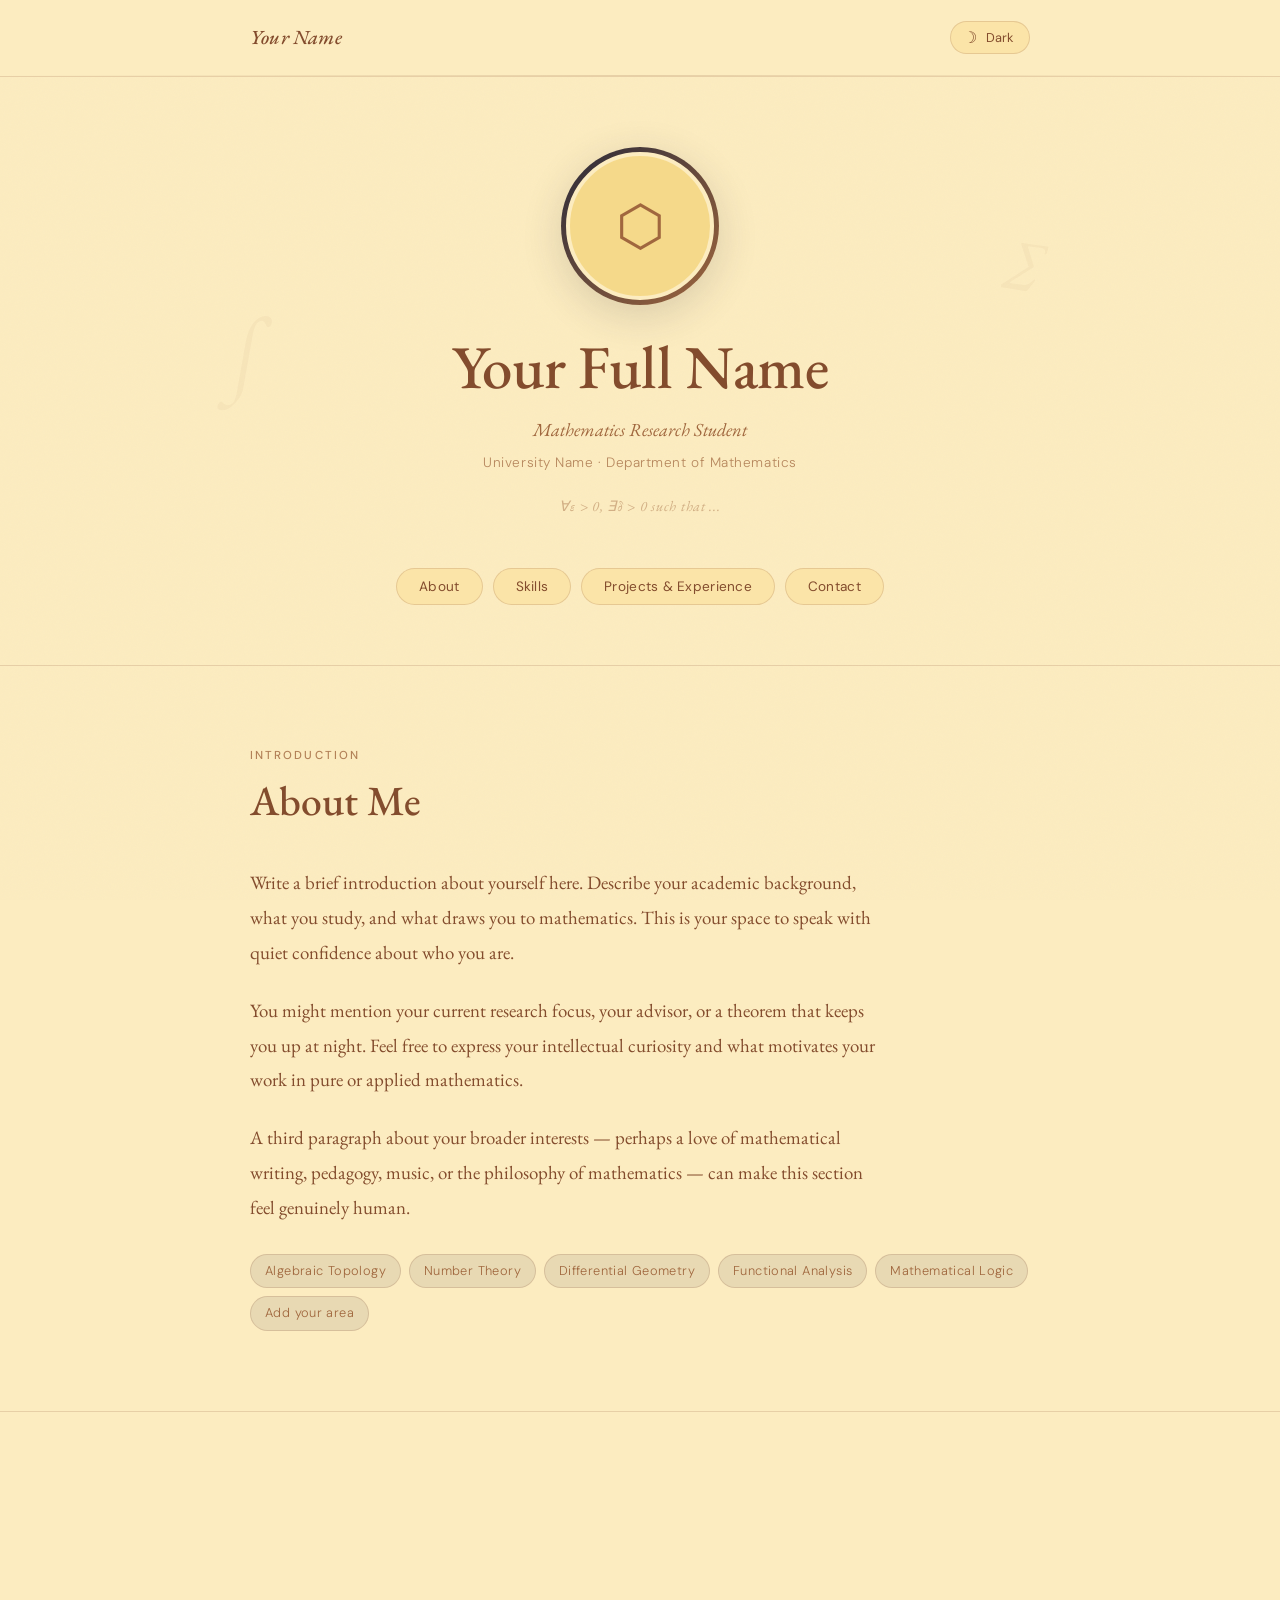
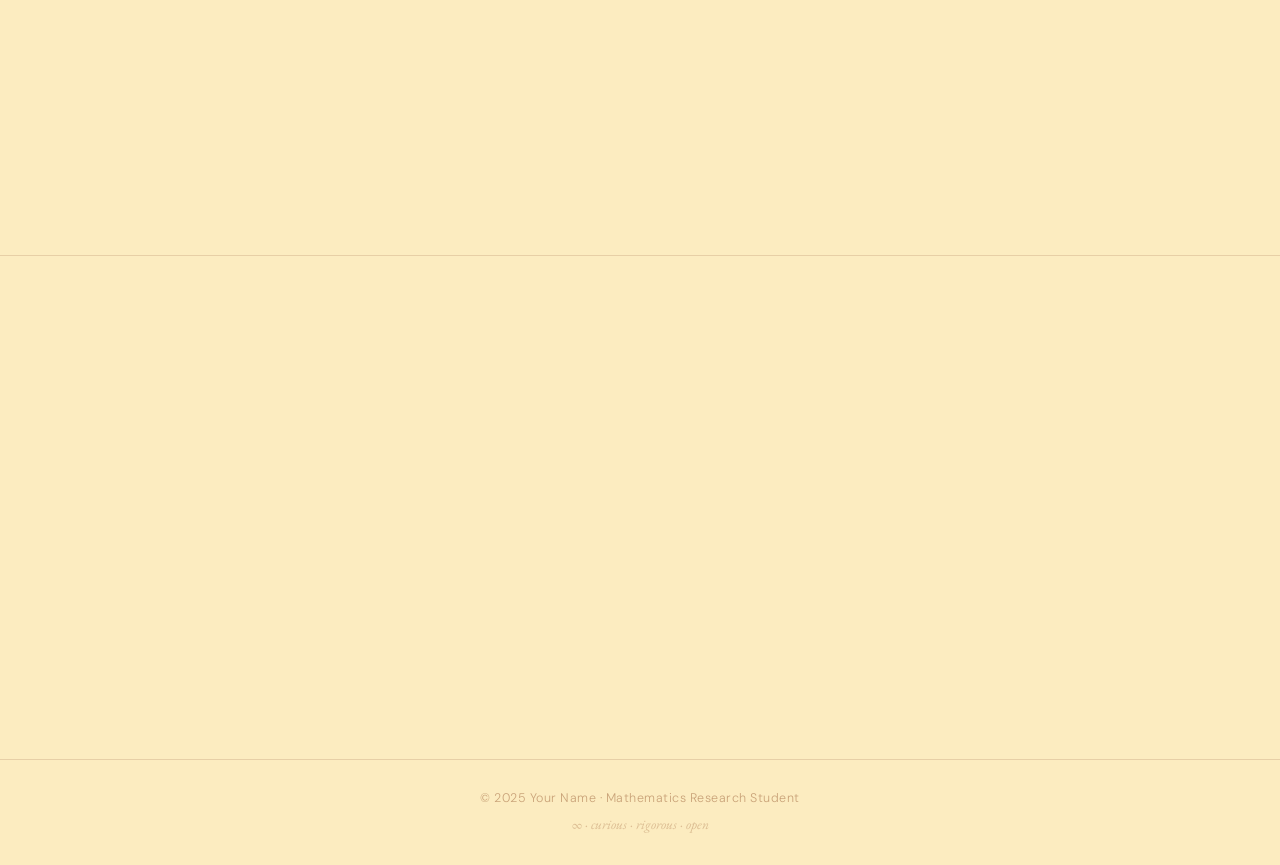
==== portfolio.html @ 097ce0dd "Add files via upload" ====
<!DOCTYPE html>
<html lang="en" data-theme="light">
<head>
  <meta charset="UTF-8" />
  <meta name="viewport" content="width=device-width, initial-scale=1.0" />
  <title>Portfolio — Mathematics Research</title>
  <link rel="preconnect" href="https://fonts.googleapis.com" />
  <link rel="preconnect" href="https://fonts.gstatic.com" crossorigin />
  <link href="https://fonts.googleapis.com/css2?family=EB+Garamond:ital,wght@0,400;0,500;0,600;1,400;1,500&family=DM+Sans:wght@300;400;500&display=swap" rel="stylesheet" />

  <style>
    /* ============================================================
       CSS CUSTOM PROPERTIES — Light & Dark Themes
    ============================================================ */
    :root {
      --bg:          #FCECC0;
      --bg-card:     #FBE4A8;
      --bg-card-alt: #F5D98A;
      --text:        #834C2D;
      --text-muted:  #A0673E;
      --accent:      #2A2A39;
      --accent-soft: #3D3D52;
      --border:      rgba(131, 76, 45, 0.18);
      --shadow:      rgba(42, 42, 57, 0.10);
      --shadow-md:   rgba(42, 42, 57, 0.16);
      --tag-bg:      rgba(42, 42, 57, 0.09);
      --transition:  0.32s cubic-bezier(0.4, 0, 0.2, 1);
    }

    [data-theme="dark"] {
      --bg:          #2A2A39;
      --bg-card:     #33334A;
      --bg-card-alt: #3C3C55;
      --text:        #FCECC0;
      --text-muted:  #D4B896;
      --accent:      #FCECC0;
      --accent-soft: #EDD9A3;
      --border:      rgba(252, 236, 192, 0.12);
      --shadow:      rgba(0, 0, 0, 0.28);
      --shadow-md:   rgba(0, 0, 0, 0.40);
      --tag-bg:      rgba(252, 236, 192, 0.10);
    }

    /* ============================================================
       RESET & BASE
    ============================================================ */
    *, *::before, *::after {
      margin: 0; padding: 0;
      box-sizing: border-box;
    }

    html {
      scroll-behavior: smooth;
      font-size: 16px;
    }

    body {
      background-color: var(--bg);
      color: var(--text);
      font-family: 'DM Sans', sans-serif;
      font-weight: 300;
      line-height: 1.75;
      transition: background-color var(--transition), color var(--transition);
      overflow-x: hidden;
    }

    /* Subtle grain texture overlay */
    body::before {
      content: '';
      position: fixed;
      inset: 0;
      pointer-events: none;
      z-index: 0;
      opacity: 0.025;
      background-image: url("data:image/svg+xml,%3Csvg viewBox='0 0 256 256' xmlns='http://www.w3.org/2000/svg'%3E%3Cfilter id='noise'%3E%3CfeTurbulence type='fractalNoise' baseFrequency='0.9' numOctaves='4' stitchTiles='stitch'/%3E%3C/filter%3E%3Crect width='100%25' height='100%25' filter='url(%23noise)'/%3E%3C/svg%3E");
      background-size: 200px 200px;
    }

    /* ============================================================
       LAYOUT UTILITIES
    ============================================================ */
    .container {
      width: min(780px, 92%);
      margin-inline: auto;
      position: relative;
      z-index: 1;
    }

    section {
      padding-block: 80px;
    }

    .section-label {
      font-family: 'DM Sans', sans-serif;
      font-size: 0.72rem;
      font-weight: 500;
      letter-spacing: 0.18em;
      text-transform: uppercase;
      color: var(--text-muted);
      margin-bottom: 10px;
      opacity: 0.8;
    }

    .section-title {
      font-family: 'EB Garamond', Georgia, serif;
      font-size: clamp(1.9rem, 4vw, 2.6rem);
      font-weight: 500;
      line-height: 1.2;
      color: var(--text);
      margin-bottom: 40px;
    }

    /* ============================================================
       FADE-IN ON SCROLL
    ============================================================ */
    .fade-in {
      opacity: 0;
      transform: translateY(24px);
      transition: opacity 0.65s ease, transform 0.65s ease;
    }

    .fade-in.visible {
      opacity: 1;
      transform: translateY(0);
    }

    /* ============================================================
       HEADER
    ============================================================ */
    header {
      position: sticky;
      top: 0;
      z-index: 100;
      background-color: var(--bg);
      transition: background-color var(--transition);
      border-bottom: 1px solid var(--border);
    }

    header::after {
      content: '';
      display: block;
      height: 1px;
      background: linear-gradient(90deg, transparent, var(--border), transparent);
    }

    .header-inner {
      display: flex;
      align-items: center;
      justify-content: space-between;
      padding-block: 20px;
    }

    .header-name {
      font-family: 'EB Garamond', Georgia, serif;
      font-size: 1.25rem;
      font-weight: 500;
      letter-spacing: 0.01em;
      color: var(--text);
      font-style: italic;
    }

    /* Dark mode toggle */
    .theme-toggle {
      display: flex;
      align-items: center;
      gap: 9px;
      background: var(--bg-card);
      border: 1px solid var(--border);
      border-radius: 50px;
      padding: 7px 16px 7px 12px;
      cursor: pointer;
      transition: background var(--transition), transform var(--transition), box-shadow var(--transition);
      color: var(--text);
      font-family: 'DM Sans', sans-serif;
      font-size: 0.8rem;
      font-weight: 400;
    }

    .theme-toggle:hover {
      background: var(--bg-card-alt);
      transform: scale(1.04);
      box-shadow: 0 4px 12px var(--shadow);
    }

    .toggle-icon {
      font-size: 1rem;
      line-height: 1;
    }

    /* ============================================================
       HERO / PROFILE
    ============================================================ */
    #hero {
      padding-block: 70px 50px;
      text-align: center;
    }

    .profile-ring {
      display: inline-block;
      border-radius: 50%;
      padding: 5px;
      background: linear-gradient(135deg, var(--accent) 0%, var(--text-muted) 100%);
      margin-bottom: 28px;
      box-shadow: 0 10px 40px var(--shadow-md);
    }

    .profile-img {
      width: 148px;
      height: 148px;
      border-radius: 50%;
      object-fit: cover;
      display: block;
      background-color: var(--bg-card);
      border: 4px solid var(--bg);
    }

    /* Placeholder silhouette when no image */
    .profile-img-placeholder {
      width: 148px;
      height: 148px;
      border-radius: 50%;
      background-color: var(--bg-card-alt);
      border: 4px solid var(--bg);
      display: flex;
      align-items: center;
      justify-content: center;
      font-size: 3.5rem;
      color: var(--text-muted);
    }

    .hero-name {
      font-family: 'EB Garamond', Georgia, serif;
      font-size: clamp(2.4rem, 6vw, 3.8rem);
      font-weight: 500;
      letter-spacing: -0.01em;
      line-height: 1.12;
      margin-bottom: 12px;
      color: var(--text);
    }

    .hero-tagline {
      font-size: 1.0rem;
      color: var(--text-muted);
      font-style: italic;
      font-family: 'EB Garamond', Georgia, serif;
      font-size: 1.15rem;
      margin-bottom: 6px;
    }

    .hero-institution {
      font-size: 0.85rem;
      color: var(--text-muted);
      opacity: 0.75;
      letter-spacing: 0.04em;
    }

    /* Math decoration */
    .math-deco {
      font-family: 'EB Garamond', Georgia, serif;
      font-style: italic;
      font-size: 0.9rem;
      color: var(--text-muted);
      opacity: 0.45;
      margin-top: 18px;
      letter-spacing: 0.05em;
    }

    /* ============================================================
       NAVIGATION
    ============================================================ */
    nav {
      padding-block: 0 60px;
    }

    .nav-inner {
      display: flex;
      flex-wrap: wrap;
      justify-content: center;
      gap: 10px;
    }

    .nav-btn {
      font-family: 'DM Sans', sans-serif;
      font-size: 0.85rem;
      font-weight: 400;
      color: var(--text);
      background: var(--bg-card);
      border: 1px solid var(--border);
      border-radius: 50px;
      padding: 9px 22px;
      cursor: pointer;
      transition:
        background var(--transition),
        color var(--transition),
        transform var(--transition),
        box-shadow var(--transition),
        border-color var(--transition);
      letter-spacing: 0.02em;
    }

    .nav-btn:hover {
      background: var(--accent);
      color: var(--bg);
      border-color: var(--accent);
      transform: scale(1.06) translateY(-1px);
      box-shadow: 0 6px 20px var(--shadow-md);
    }

    /* ============================================================
       DIVIDER
    ============================================================ */
    .divider {
      border: none;
      border-top: 1px solid var(--border);
      margin-block: 0;
    }

    /* ============================================================
       ABOUT SECTION
    ============================================================ */
    #about .about-body {
      font-family: 'EB Garamond', Georgia, serif;
      font-size: 1.18rem;
      line-height: 1.85;
      color: var(--text);
      max-width: 640px;
    }

    #about .about-body p + p {
      margin-top: 1.2em;
    }

    /* Research interests tags */
    .tags {
      display: flex;
      flex-wrap: wrap;
      gap: 8px;
      margin-top: 28px;
    }

    .tag {
      background: var(--tag-bg);
      border: 1px solid var(--border);
      border-radius: 50px;
      padding: 5px 14px;
      font-size: 0.8rem;
      color: var(--text-muted);
      font-family: 'DM Sans', sans-serif;
      letter-spacing: 0.03em;
      transition: background var(--transition), transform var(--transition);
    }

    .tag:hover {
      background: var(--bg-card-alt);
      transform: scale(1.04);
    }

    /* ============================================================
       SKILLS SECTION
    ============================================================ */
    #skills {
      background: transparent;
    }

    .skills-grid {
      display: grid;
      grid-template-columns: repeat(auto-fit, minmax(200px, 1fr));
      gap: 16px;
    }

    .skill-group {
      background: var(--bg-card);
      border: 1px solid var(--border);
      border-radius: 20px;
      padding: 24px 22px;
      transition: transform var(--transition), box-shadow var(--transition);
    }

    .skill-group:hover {
      transform: translateY(-4px);
      box-shadow: 0 10px 32px var(--shadow-md);
    }

    .skill-group-title {
      font-family: 'EB Garamond', Georgia, serif;
      font-size: 1.08rem;
      font-weight: 500;
      margin-bottom: 14px;
      display: flex;
      align-items: center;
      gap: 8px;
      color: var(--text);
    }

    .skill-group-icon {
      font-size: 1.1rem;
    }

    .skill-list {
      list-style: none;
      display: flex;
      flex-direction: column;
      gap: 6px;
    }

    .skill-list li {
      font-size: 0.85rem;
      color: var(--text-muted);
      display: flex;
      align-items: center;
      gap: 7px;
    }

    .skill-list li::before {
      content: '—';
      opacity: 0.4;
      flex-shrink: 0;
      font-size: 0.75rem;
    }

    /* ============================================================
       PROJECTS & EXPERIENCE SECTION
    ============================================================ */
    .projects-grid {
      display: grid;
      gap: 18px;
    }

    .project-card {
      background: var(--bg-card);
      border: 1px solid var(--border);
      border-radius: 20px;
      padding: 28px 30px;
      display: flex;
      justify-content: space-between;
      align-items: flex-start;
      gap: 20px;
      transition: transform var(--transition), box-shadow var(--transition), background var(--transition);
      cursor: default;
    }

    .project-card:hover {
      transform: translateY(-5px) scale(1.01);
      box-shadow: 0 14px 40px var(--shadow-md);
      background: var(--bg-card-alt);
    }

    .project-info { flex: 1; }

    .project-year {
      font-size: 0.75rem;
      color: var(--text-muted);
      opacity: 0.65;
      letter-spacing: 0.1em;
      text-transform: uppercase;
      font-family: 'DM Sans', sans-serif;
      margin-bottom: 6px;
    }

    .project-title {
      font-family: 'EB Garamond', Georgia, serif;
      font-size: 1.25rem;
      font-weight: 500;
      margin-bottom: 8px;
      color: var(--text);
    }

    .project-desc {
      font-size: 0.88rem;
      color: var(--text-muted);
      line-height: 1.65;
      max-width: 520px;
    }

    .project-tags {
      display: flex;
      flex-wrap: wrap;
      gap: 6px;
      margin-top: 14px;
    }

    .project-tag {
      background: var(--tag-bg);
      border: 1px solid var(--border);
      border-radius: 50px;
      padding: 3px 11px;
      font-size: 0.73rem;
      color: var(--text-muted);
      font-family: 'DM Sans', sans-serif;
    }

    .project-arrow {
      font-size: 1.3rem;
      color: var(--text-muted);
      opacity: 0.4;
      margin-top: 4px;
      flex-shrink: 0;
      transition: opacity var(--transition), transform var(--transition);
    }

    .project-card:hover .project-arrow {
      opacity: 0.8;
      transform: translate(3px, -3px);
    }

    /* ============================================================
       CONTACT SECTION
    ============================================================ */
    #contact {
      text-align: center;
      padding-bottom: 100px;
    }

    #contact .section-title {
      margin-bottom: 16px;
    }

    .contact-subtext {
      font-family: 'EB Garamond', Georgia, serif;
      font-style: italic;
      font-size: 1.1rem;
      color: var(--text-muted);
      margin-bottom: 40px;
      max-width: 480px;
      margin-inline: auto;
    }

    .contact-links {
      display: flex;
      flex-wrap: wrap;
      justify-content: center;
      gap: 14px;
    }

    .contact-link {
      display: flex;
      align-items: center;
      gap: 9px;
      background: var(--bg-card);
      border: 1px solid var(--border);
      border-radius: 50px;
      padding: 12px 24px;
      color: var(--text);
      text-decoration: none;
      font-size: 0.88rem;
      font-family: 'DM Sans', sans-serif;
      transition: background var(--transition), transform var(--transition), box-shadow var(--transition), color var(--transition), border-color var(--transition);
    }

    .contact-link:hover {
      background: var(--accent);
      color: var(--bg);
      border-color: var(--accent);
      transform: scale(1.05) translateY(-2px);
      box-shadow: 0 8px 24px var(--shadow-md);
    }

    .contact-link-icon {
      font-size: 1.05rem;
    }

    /* Primary CTA */
    .contact-link.primary {
      background: var(--accent);
      color: var(--bg);
      border-color: var(--accent);
    }

    .contact-link.primary:hover {
      background: var(--accent-soft);
      border-color: var(--accent-soft);
    }

    /* ============================================================
       FOOTER
    ============================================================ */
    footer {
      border-top: 1px solid var(--border);
      padding-block: 28px;
      text-align: center;
    }

    .footer-text {
      font-size: 0.78rem;
      color: var(--text-muted);
      opacity: 0.55;
      letter-spacing: 0.04em;
      font-family: 'DM Sans', sans-serif;
    }

    .footer-eq {
      font-family: 'EB Garamond', Georgia, serif;
      font-style: italic;
      font-size: 0.85rem;
      color: var(--text-muted);
      opacity: 0.35;
      margin-top: 4px;
    }

    /* ============================================================
       DECORATIVE MATH FLOATS
    ============================================================ */
    .math-float {
      position: absolute;
      font-family: 'EB Garamond', Georgia, serif;
      font-style: italic;
      color: var(--text);
      opacity: 0.04;
      pointer-events: none;
      user-select: none;
      font-size: clamp(3rem, 8vw, 6rem);
      font-weight: 400;
      z-index: 0;
    }

    .math-float-1 { top: 120px; left: -20px; transform: rotate(-12deg); }
    .math-float-2 { top: 60px; right: -10px; transform: rotate(8deg); font-size: clamp(2rem, 5vw, 4rem); }

    /* ============================================================
       RESPONSIVE DESIGN
    ============================================================ */
    @media (max-width: 600px) {
      section { padding-block: 56px; }

      .project-card {
        flex-direction: column;
        padding: 22px 20px;
      }

      .project-arrow { display: none; }

      .skills-grid {
        grid-template-columns: 1fr 1fr;
      }

      .header-name { font-size: 1rem; }
    }

    @media (max-width: 400px) {
      .skills-grid {
        grid-template-columns: 1fr;
      }
    }
  </style>
</head>

<body>

  <!-- ============================================================
       HEADER
  ============================================================ -->
  <header>
    <div class="container">
      <div class="header-inner">
        <span class="header-name">Your Name</span>

        <button class="theme-toggle" id="themeToggle" aria-label="Toggle dark mode">
          <span class="toggle-icon" id="toggleIcon">☽</span>
          <span id="toggleLabel">Dark</span>
        </button>
      </div>
    </div>
  </header>


  <!-- ============================================================
       HERO / PROFILE
  ============================================================ -->
  <section id="hero">
    <div class="container" style="position:relative;">

      <!-- Decorative faint math symbols -->
      <span class="math-float math-float-1">∫</span>
      <span class="math-float math-float-2">∑</span>

      <!-- Profile image ring -->
      <div class="profile-ring">
        <!-- Replace 'your-photo.jpg' with your actual image path -->
        <!-- If image not found, the placeholder below shows instead -->
        <img
          class="profile-img"
          src="your-photo.jpg"
          alt="Profile photo"
          onerror="this.style.display='none'; this.nextElementSibling.style.display='flex';"
        />
        <div class="profile-img-placeholder" style="display:none;">⬡</div>
      </div>

      <h1 class="hero-name">Your Full Name</h1>
      <p class="hero-tagline">Mathematics Research Student</p>
      <p class="hero-institution">University Name · Department of Mathematics</p>
      <p class="math-deco">∀ε > 0, ∃δ > 0 such that ...</p>
    </div>
  </section>


  <!-- ============================================================
       NAVIGATION
  ============================================================ -->
  <nav>
    <div class="container">
      <div class="nav-inner">
        <button class="nav-btn" onclick="scrollTo('about')">About</button>
        <button class="nav-btn" onclick="scrollTo('skills')">Skills</button>
        <button class="nav-btn" onclick="scrollTo('projects')">Projects & Experience</button>
        <button class="nav-btn" onclick="scrollTo('contact')">Contact</button>
      </div>
    </div>
  </nav>


  <!-- ============================================================
       ABOUT SECTION
  ============================================================ -->
  <hr class="divider" />

  <section id="about">
    <div class="container fade-in">
      <p class="section-label">Introduction</p>
      <h2 class="section-title">About Me</h2>

      <div class="about-body">
        <p>
          Write a brief introduction about yourself here. Describe your academic background,
          what you study, and what draws you to mathematics. This is your space to speak
          with quiet confidence about who you are.
        </p>
        <p>
          You might mention your current research focus, your advisor, or a theorem that
          keeps you up at night. Feel free to express your intellectual curiosity and what
          motivates your work in pure or applied mathematics.
        </p>
        <p>
          A third paragraph about your broader interests — perhaps a love of mathematical
          writing, pedagogy, music, or the philosophy of mathematics — can make this section
          feel genuinely human.
        </p>
      </div>

      <!-- Research interest tags -->
      <div class="tags">
        <span class="tag">Algebraic Topology</span>
        <span class="tag">Number Theory</span>
        <span class="tag">Differential Geometry</span>
        <span class="tag">Functional Analysis</span>
        <span class="tag">Mathematical Logic</span>
        <span class="tag">Add your area</span>
      </div>
    </div>
  </section>


  <!-- ============================================================
       SKILLS SECTION
  ============================================================ -->
  <hr class="divider" />

  <section id="skills">
    <div class="container fade-in">
      <p class="section-label">Expertise</p>
      <h2 class="section-title">Skills & Tools</h2>

      <div class="skills-grid">

        <div class="skill-group">
          <div class="skill-group-title">
            <span class="skill-group-icon">∂</span> Mathematics
          </div>
          <ul class="skill-list">
            <li>Real & Complex Analysis</li>
            <li>Abstract Algebra</li>
            <li>Topology</li>
            <li>Measure Theory</li>
            <li>PDEs</li>
          </ul>
        </div>

        <div class="skill-group">
          <div class="skill-group-title">
            <span class="skill-group-icon">λ</span> Programming
          </div>
          <ul class="skill-list">
            <li>Python (NumPy, SciPy)</li>
            <li>MATLAB</li>
            <li>Mathematica</li>
            <li>SageMath</li>
            <li>R</li>
          </ul>
        </div>

        <div class="skill-group">
          <div class="skill-group-title">
            <span class="skill-group-icon">✎</span> Writing & Tools
          </div>
          <ul class="skill-list">
            <li>LaTeX / BibTeX</li>
            <li>Beamer Presentations</li>
            <li>TikZ Diagrams</li>
            <li>Overleaf</li>
            <li>Git</li>
          </ul>
        </div>

        <div class="skill-group">
          <div class="skill-group-title">
            <span class="skill-group-icon">◈</span> Research
          </div>
          <ul class="skill-list">
            <li>Proof Writing</li>
            <li>Literature Review</li>
            <li>Seminar Talks</li>
            <li>Collaboration</li>
            <li>Add your skill</li>
          </ul>
        </div>

      </div>
    </div>
  </section>


  <!-- ============================================================
       PROJECTS & EXPERIENCE SECTION
  ============================================================ -->
  <hr class="divider" />

  <section id="projects">
    <div class="container fade-in">
      <p class="section-label">Work</p>
      <h2 class="section-title">Projects & Experience</h2>

      <div class="projects-grid">

        <!-- Project / Experience Card 1 -->
        <div class="project-card">
          <div class="project-info">
            <p class="project-year">2024</p>
            <h3 class="project-title">Thesis / Research Project Title</h3>
            <p class="project-desc">
              A concise description of your research project or thesis. Explain the problem
              you are investigating, the methods you use, and the significance of your findings.
              Keep it accessible yet precise.
            </p>
            <div class="project-tags">
              <span class="project-tag">Topology</span>
              <span class="project-tag">Preprint</span>
              <span class="project-tag">Ongoing</span>
            </div>
          </div>
          <div class="project-arrow">↗</div>
        </div>

        <!-- Project / Experience Card 2 -->
        <div class="project-card">
          <div class="project-info">
            <p class="project-year">2023</p>
            <h3 class="project-title">Research Experience / REU / Internship</h3>
            <p class="project-desc">
              Describe a research experience, REU, or internship. Mention the institution,
              supervisor, and what mathematical problem you worked on. Note any outcomes
              such as a paper, poster, or presentation.
            </p>
            <div class="project-tags">
              <span class="project-tag">Number Theory</span>
              <span class="project-tag">Poster</span>
            </div>
          </div>
          <div class="project-arrow">↗</div>
        </div>

        <!-- Project / Experience Card 3 -->
        <div class="project-card">
          <div class="project-info">
            <p class="project-year">2023</p>
            <h3 class="project-title">Teaching / TA Experience</h3>
            <p class="project-desc">
              Describe any teaching assistant roles, tutoring, or mathematics outreach work.
              Mention the course, what you taught, and anything you found particularly rewarding
              about working with students.
            </p>
            <div class="project-tags">
              <span class="project-tag">Calculus II</span>
              <span class="project-tag">Teaching</span>
            </div>
          </div>
          <div class="project-arrow">↗</div>
        </div>

        <!-- Project / Experience Card 4 — Add more as needed -->
        <div class="project-card">
          <div class="project-info">
            <p class="project-year">2022</p>
            <h3 class="project-title">Conference Talk / Expository Paper</h3>
            <p class="project-desc">
              Describe a talk you gave at a seminar, workshop, or conference, or an expository
              paper or notes you wrote. Link to slides or a write-up if available.
            </p>
            <div class="project-tags">
              <span class="project-tag">Talk</span>
              <span class="project-tag">Expository</span>
            </div>
          </div>
          <div class="project-arrow">↗</div>
        </div>

      </div>
    </div>
  </section>


  <!-- ============================================================
       CONTACT SECTION
  ============================================================ -->
  <hr class="divider" />

  <section id="contact">
    <div class="container fade-in">
      <p class="section-label">Get in Touch</p>
      <h2 class="section-title">Contact</h2>

      <p class="contact-subtext">
        Open to research collaborations, academic discussions, and opportunities.
      </p>

      <div class="contact-links">
        <!-- Replace # and text with your actual links -->
        <a href="mailto:your.email@university.edu" class="contact-link primary">
          <span class="contact-link-icon">✉</span>
          your.email@university.edu
        </a>
        <a href="#" class="contact-link" target="_blank" rel="noopener">
          <span class="contact-link-icon">⬡</span>
          Google Scholar
        </a>
        <a href="#" class="contact-link" target="_blank" rel="noopener">
          <span class="contact-link-icon">𝔾</span>
          GitHub
        </a>
        <a href="#" class="contact-link" target="_blank" rel="noopener">
          <span class="contact-link-icon">in</span>
          LinkedIn
        </a>
        <a href="#" class="contact-link" target="_blank" rel="noopener">
          <span class="contact-link-icon">↓</span>
          CV / Résumé
        </a>
      </div>
    </div>
  </section>


  <!-- ============================================================
       FOOTER
  ============================================================ -->
  <footer>
    <div class="container">
      <p class="footer-text">© 2025 Your Name · Mathematics Research Student</p>
      <p class="footer-eq">∞ · curious · rigorous · open</p>
    </div>
  </footer>


  <!-- ============================================================
       JAVASCRIPT
  ============================================================ -->
  <script>
    /* ---- Smooth Scroll to Section ---- */
    function scrollTo(id) {
      const el = document.getElementById(id);
      if (el) {
        el.scrollIntoView({ behavior: 'smooth', block: 'start' });
      }
    }

    /* ---- Dark / Light Mode Toggle ---- */
    const html        = document.documentElement;
    const toggleBtn   = document.getElementById('themeToggle');
    const toggleIcon  = document.getElementById('toggleIcon');
    const toggleLabel = document.getElementById('toggleLabel');

    // Restore user preference
    const savedTheme = localStorage.getItem('theme') || 'light';
    applyTheme(savedTheme);

    toggleBtn.addEventListener('click', () => {
      const current = html.getAttribute('data-theme');
      const next    = current === 'light' ? 'dark' : 'light';
      applyTheme(next);
      localStorage.setItem('theme', next);
    });

    function applyTheme(theme) {
      html.setAttribute('data-theme', theme);
      if (theme === 'dark') {
        toggleIcon.textContent  = '☀';
        toggleLabel.textContent = 'Light';
      } else {
        toggleIcon.textContent  = '☽';
        toggleLabel.textContent = 'Dark';
      }
    }

    /* ---- Fade-in on Scroll (IntersectionObserver) ---- */
    const fadeEls = document.querySelectorAll('.fade-in');

    const observer = new IntersectionObserver((entries) => {
      entries.forEach(entry => {
        if (entry.isIntersecting) {
          entry.target.classList.add('visible');
          // Unobserve after first trigger for performance
          observer.unobserve(entry.target);
        }
      });
    }, {
      threshold: 0.12,
      rootMargin: '0px 0px -40px 0px'
    });

    fadeEls.forEach(el => observer.observe(el));

    /* ---- Staggered fade-in for cards on first load ---- */
    document.querySelectorAll('.project-card, .skill-group').forEach((card, i) => {
      card.style.transitionDelay = `${i * 60}ms`;
    });
  </script>

</body>
</html>
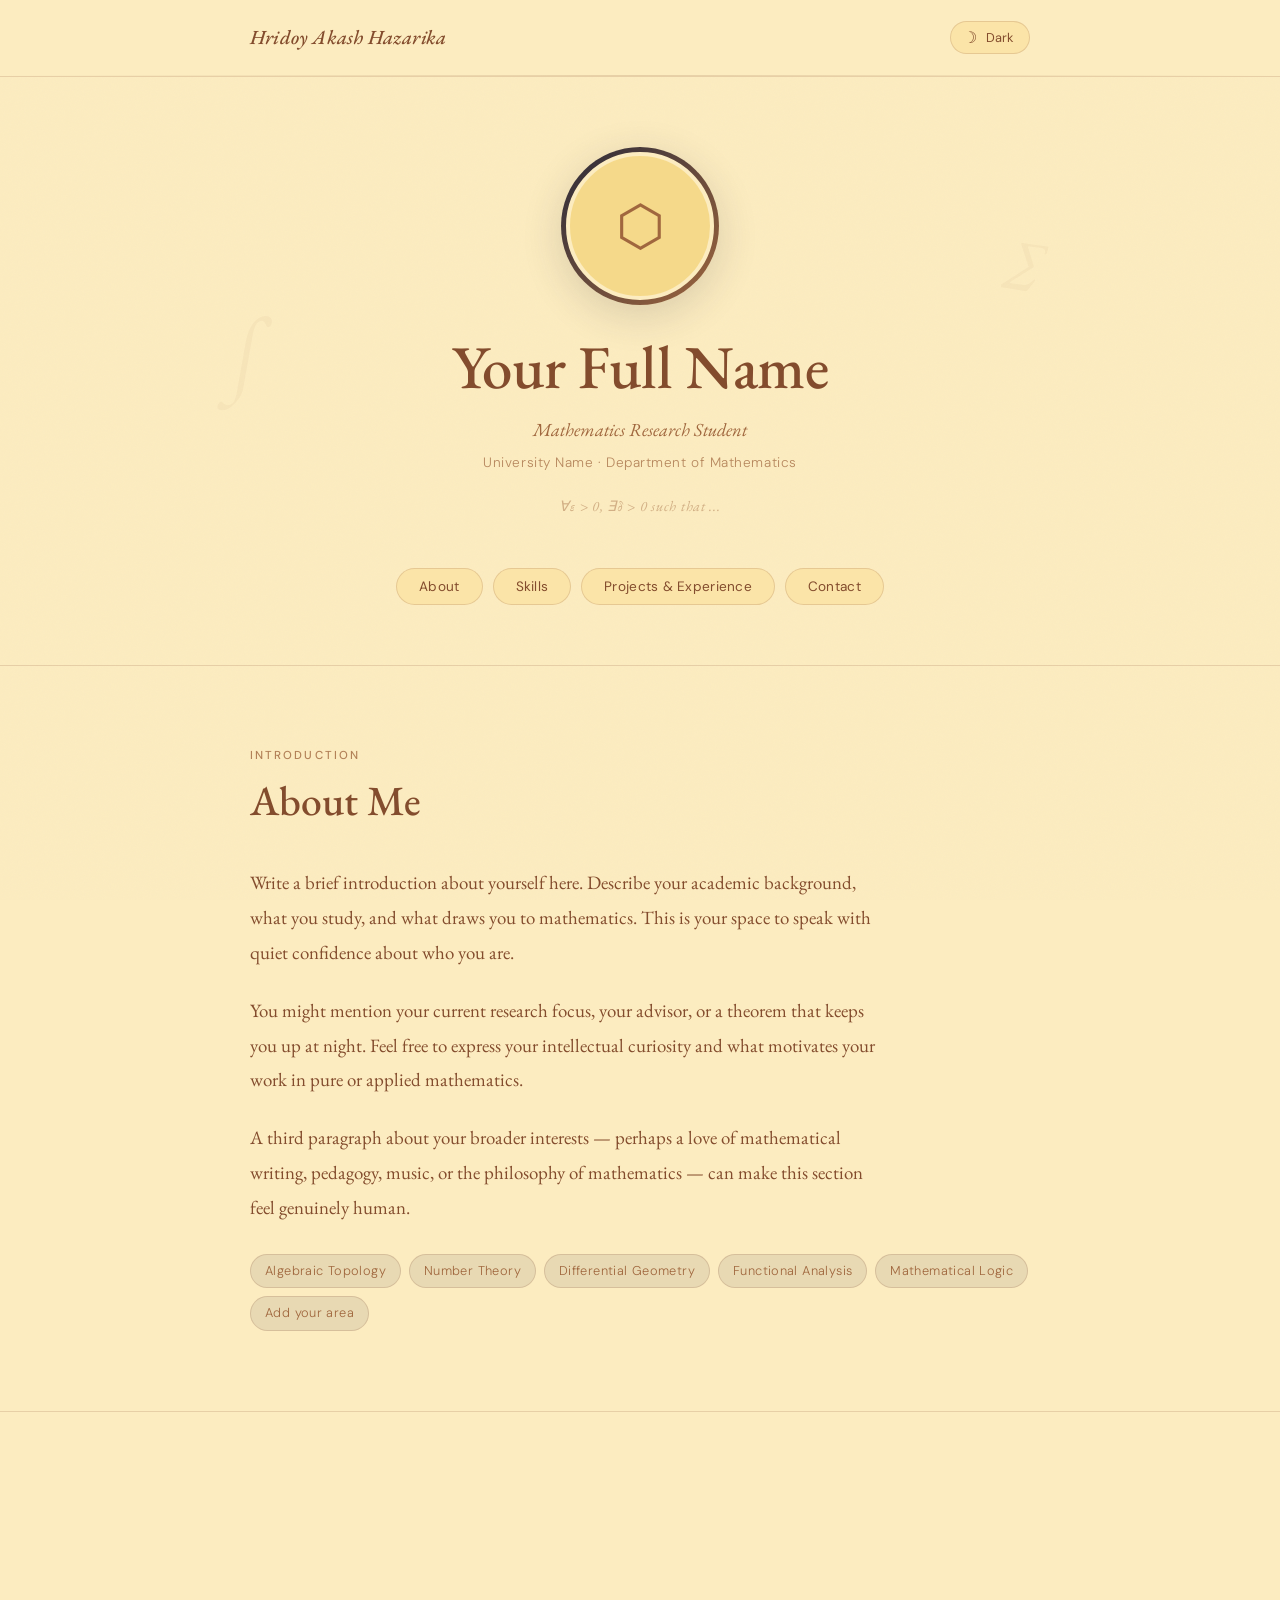
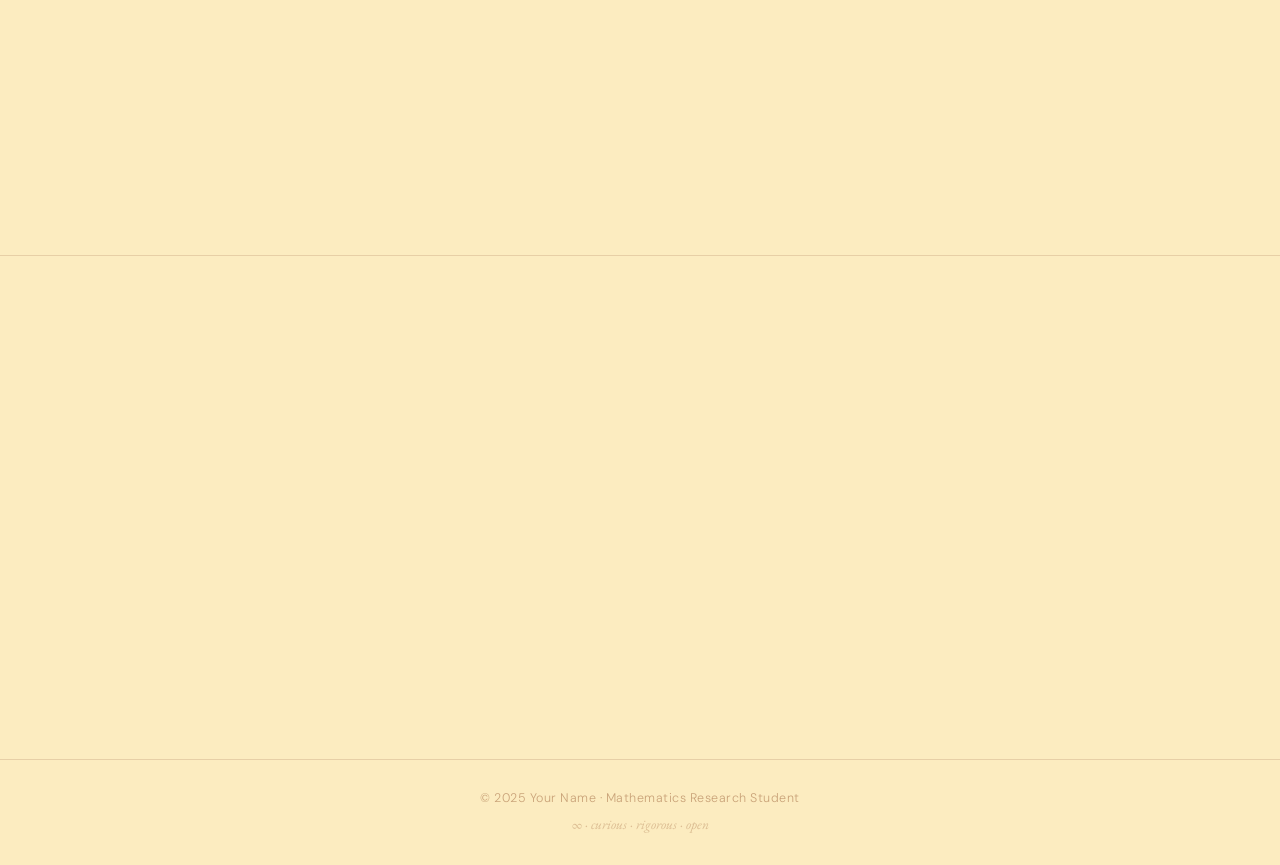
==== commit 5a99b75a: "Update portfolio title and personal name" ====
--- a/portfolio.html
+++ b/portfolio.html
@@ -3,7 +3,7 @@
 <head>
   <meta charset="UTF-8" />
   <meta name="viewport" content="width=device-width, initial-scale=1.0" />
-  <title>Portfolio — Mathematics Research</title>
+  <title>Portfolio</title>
   <link rel="preconnect" href="https://fonts.googleapis.com" />
   <link rel="preconnect" href="https://fonts.gstatic.com" crossorigin />
   <link href="https://fonts.googleapis.com/css2?family=EB+Garamond:ital,wght@0,400;0,500;0,600;1,400;1,500&family=DM+Sans:wght@300;400;500&display=swap" rel="stylesheet" />
@@ -652,7 +652,7 @@
   <header>
     <div class="container">
       <div class="header-inner">
-        <span class="header-name">Your Name</span>
+        <span class="header-name">Hridoy Akash Hazarika</span>
 
         <button class="theme-toggle" id="themeToggle" aria-label="Toggle dark mode">
           <span class="toggle-icon" id="toggleIcon">☽</span>
@@ -679,7 +679,7 @@
         <!-- If image not found, the placeholder below shows instead -->
         <img
           class="profile-img"
-          src="your-photo.jpg"
+          src=""
           alt="Profile photo"
           onerror="this.style.display='none'; this.nextElementSibling.style.display='flex';"
         />
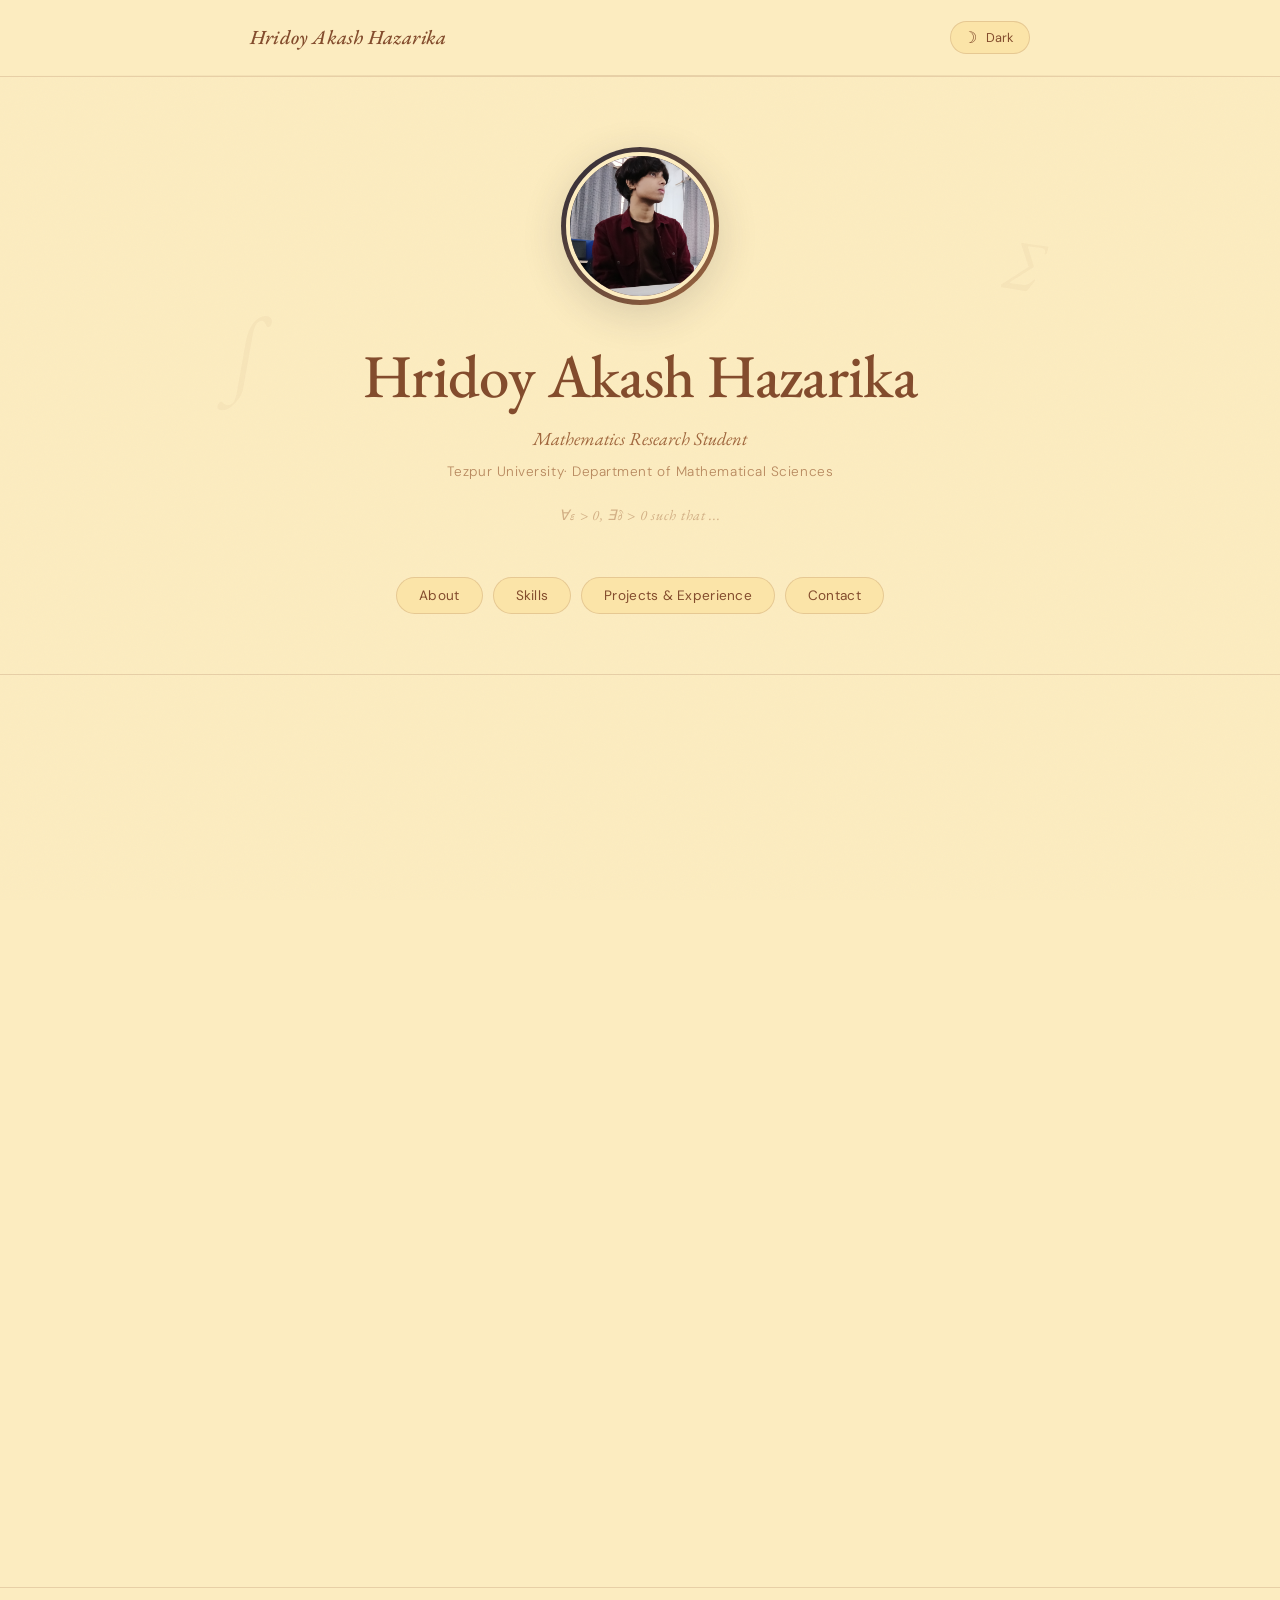
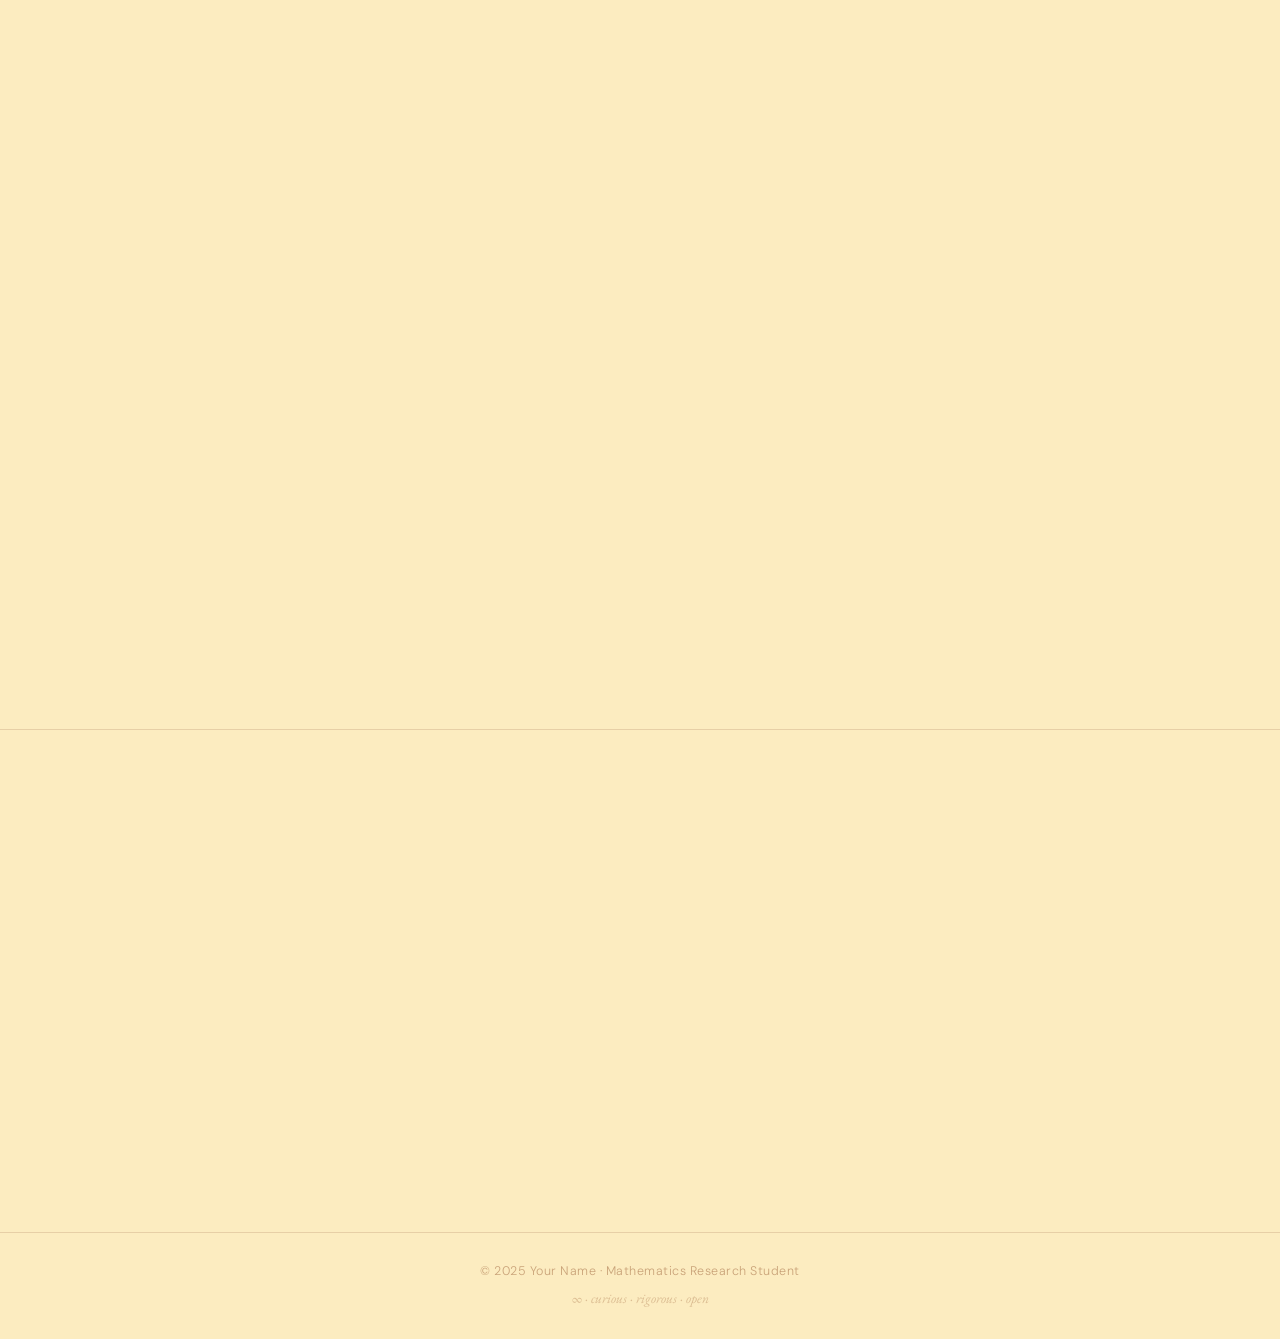
==== commit 536f0ed2: "Revise profile details and technical skills Updated personal information and skills in portfolio." ====
--- a/portfolio.html
+++ b/portfolio.html
@@ -679,16 +679,16 @@
         <!-- If image not found, the placeholder below shows instead -->
         <img
           class="profile-img"
-          src=""
+          src="IMG_20260407_202353.jpg"
           alt="Profile photo"
           onerror="this.style.display='none'; this.nextElementSibling.style.display='flex';"
         />
         <div class="profile-img-placeholder" style="display:none;">⬡</div>
       </div>
 
-      <h1 class="hero-name">Your Full Name</h1>
+      <h1 class="hero-name">Hridoy Akash Hazarika</h1>
       <p class="hero-tagline">Mathematics Research Student</p>
-      <p class="hero-institution">University Name · Department of Mathematics</p>
+      <p class="hero-institution">Tezpur University· Department of Mathematical Sciences</p>
       <p class="math-deco">∀ε > 0, ∃δ > 0 such that ...</p>
     </div>
   </section>
@@ -721,30 +721,26 @@
 
       <div class="about-body">
         <p>
-          Write a brief introduction about yourself here. Describe your academic background,
-          what you study, and what draws you to mathematics. This is your space to speak
-          with quiet confidence about who you are.
+       In the way branches split and split again, in the rhythm of footsteps fading into distance, in the rise and fall of a breath, there is always some pattern... some order... some invisible structure holding it all together. Even things that seem random carry a kind of hidden consistency as if they are following rules we don’t fully see yet.
+I think that is why mathematics never feels separate from reality to me. It is there in the symmetry of a face, in the arc of a falling object, in the way time moves forward without ever repeating itself.
+And the strange part is, we didn’t put it there. We just keep noticing it.
+The more I pay attention, the more it feels like mathematics is definitely not something we use to describe the world rather something the world is already made of.
         </p>
         <p>
-          You might mention your current research focus, your advisor, or a theorem that
-          keeps you up at night. Feel free to express your intellectual curiosity and what
-          motivates your work in pure or applied mathematics.
+         As for me, I have always found it hard to believe that things simply “happen” without some underlying order. Somewhere along the way, I chose to study mathematical sciences, though it often feels less like a choice and more like a continuation of this way of thinking.
         </p>
         <p>
-          A third paragraph about your broader interests — perhaps a love of mathematical
-          writing, pedagogy, music, or the philosophy of mathematics — can make this section
-          feel genuinely human.
+         In all seriousness. I focus on number theory, combinatorics, and mathematical modeling. I am currently working on a few projects and research papers.
         </p>
       </div>
 
       <!-- Research interest tags -->
       <div class="tags">
-        <span class="tag">Algebraic Topology</span>
+        <span class="tag">Combinatorics</span>
+        <span class="tag">Mathematical Modeling</span>
         <span class="tag">Number Theory</span>
-        <span class="tag">Differential Geometry</span>
-        <span class="tag">Functional Analysis</span>
-        <span class="tag">Mathematical Logic</span>
-        <span class="tag">Add your area</span>
+        
+       
       </div>
     </div>
   </section>
@@ -777,40 +773,57 @@
 
         <div class="skill-group">
           <div class="skill-group-title">
-            <span class="skill-group-icon">λ</span> Programming
+            <span class="skill-group-icon">λ</span> Technical Skills
           </div>
           <ul class="skill-list">
+    
+        
+            <li>C</li>
+            <li>Canva</li>
+            <li>CSS</li>
+            <li>Excel</li>
+            <li>HTML</li>
+            <li>Jamovi</li>
+            <li>LaTeX</li>
+            <li>MATLAB</li>
+            <li>MySQL</li>
+            <li>Powerpoint</li>
             <li>Python (NumPy, SciPy)</li>
-            <li>MATLAB</li>
-            <li>Mathematica</li>
-            <li>SageMath</li>
             <li>R</li>
+            <li>Word</li>
+
+          
           </ul>
         </div>
 
         <div class="skill-group">
           <div class="skill-group-title">
-            <span class="skill-group-icon">✎</span> Writing & Tools
+            <span class="skill-group-icon">✎</span> Writing
           </div>
           <ul class="skill-list">
-            <li>LaTeX / BibTeX</li>
-            <li>Beamer Presentations</li>
-            <li>TikZ Diagrams</li>
-            <li>Overleaf</li>
-            <li>Git</li>
+            <li>Technical Writing</li>
+            <li>Research Papers</li>
+            <li>Proof Writing</li>
+            <li>Blogging</li>
+            <li>Storytelling</li>
+            <li>Scipt writing</li>
+
           </ul>
         </div>
 
         <div class="skill-group">
           <div class="skill-group-title">
-            <span class="skill-group-icon">◈</span> Research
+            <span class="skill-group-icon">◈</span> Fashion & Art
           </div>
           <ul class="skill-list">
-            <li>Proof Writing</li>
-            <li>Literature Review</li>
-            <li>Seminar Talks</li>
-            <li>Collaboration</li>
-            <li>Add your skill</li>
+            <li>Art History</li>
+            <li>Color Theory</li>
+            <li>Fashion Theory</li>
+            <li>Fashion Illustration</li>
+            <li>Graphic Design</li>
+            <li>Trend Analysis</li>
+            <li>Visual Analysis</li>
+
           </ul>
         </div>
 
